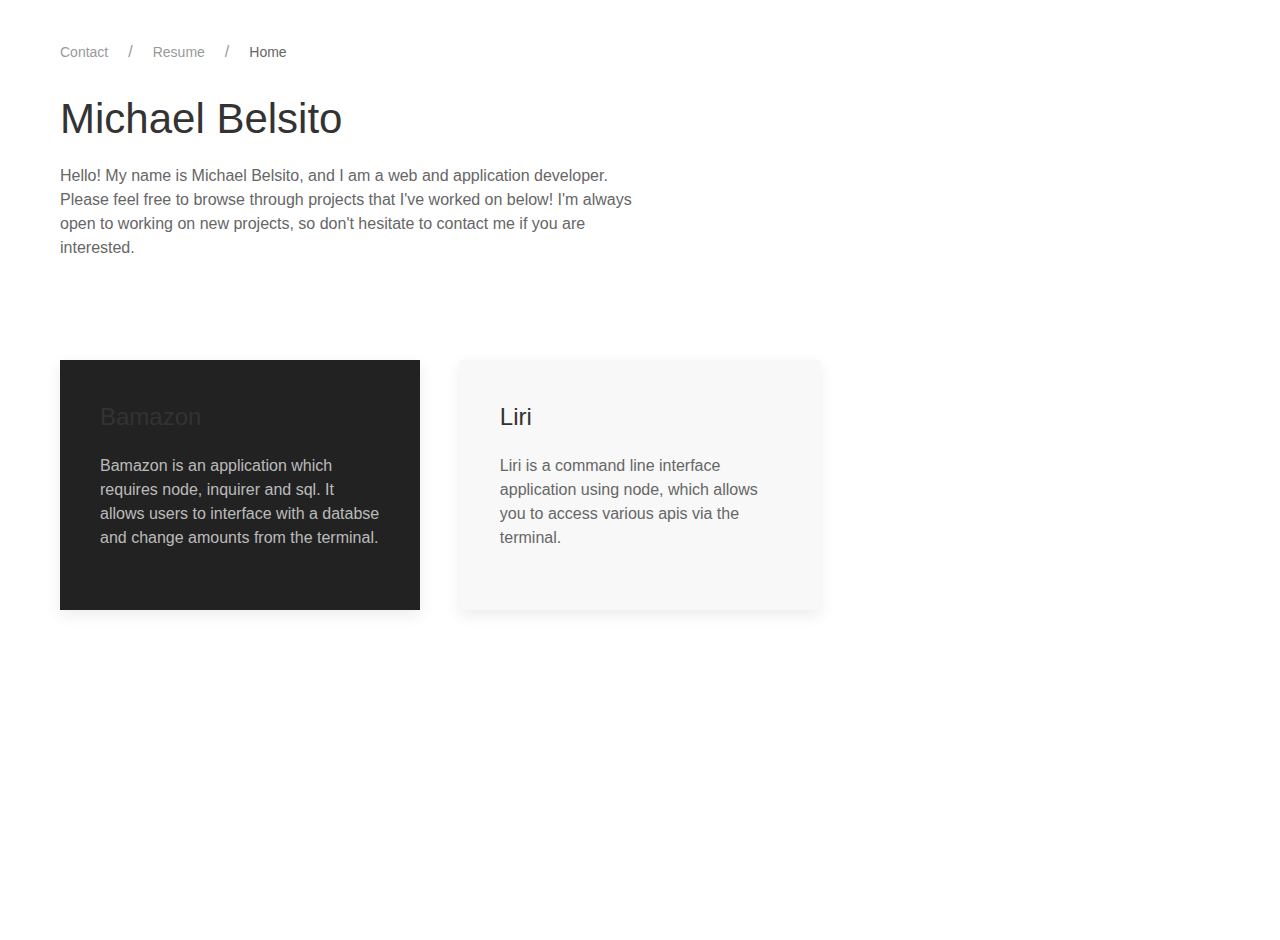
==== index.html @ a6ffd879 "added bamazon" ====
<!DOCTYPE html>
<html>
<head>
	<meta charset="utf-8">
	<meta http-equiv="X-UA-Compatible" content="IE=edge">
	<link rel="shortcut icon" href="image/favicon.png" type="image/x-icon">

	<title>Michael Belsito</title>

	<!-- uikit css framework  -->
	<link rel="stylesheet" href="css/uikit.min.css" />

	<!-- Adding my own styling -->
	<link rel="stylesheet" href="css/main.css" />

</head>
<body>
	<div class="container">
		<div class="index-info">
			<div class="nav">
				<ul class="uk-breadcrumb">
				    <li><a href="contact.html">Contact</a></li>
				    <li><a href="resume.html">Resume</a></li>
				    <li><a href="index.html">Home</a></li>
				</ul>
			</div>
			<div class="article">
				<article class="uk-article">
					<h1 class="uk-article-title">Michael Belsito</h1>
					<p class="text-body">Hello! My name is Michael Belsito, and I am a web and application developer. Please feel free to browse through projects that I've worked on below! I'm always open to working on new projects, so don't hesitate to contact me if you are interested.</p>
				</article>
			</div>
		</div>
		<div class="index-body">
			<div class="uk-child-width-1-3@m" uk-grid uk-scrollspy="cls: uk-animation-fade; target: > div > .uk-card; delay: 400; repeat: true">
				<div>
			        <div class="uk-card uk-card-default uk-card-body uk-background-secondary uk-light bamazon">
			            <h3 class="uk-card-title">Bamazon</h3>
			            <p>Bamazon is an application which requires node, inquirer and sql. It allows users to interface with a databse and change amounts from the terminal.</p>
			        </div>
			    </div>
			    <div>
			        <div class="uk-card uk-card-default uk-card-body liri uk-background-muted">
			            <h3 class="uk-card-title">Liri</h3>
			            <p>Liri is a command line interface application using node, which allows you to access various apis via the terminal.</p>
			        </div>
			    </div>
			    <div>
			        <div class="uk-card uk-card-default uk-card-body uk-background-secondary uk-light gif-gen">
			            <h3 class="uk-card-title">Gif Generator</h3>
			            <p>This app uses the giphy API to generate gif files, which can be started and stopped via clicking.</p>
			        </div>
			    </div>
			    <div>
			        <div class="uk-card uk-card-default uk-card-body uk-background-muted net-mix">
			            <h3 class="uk-card-title">Net Mix N' Chill</h3>
			            <p>This app uses API calls and a drink object to make drink/movie pairings based off an emoji selection.</p>
			        </div>
			    </div>
			    <div>
			        <div class="uk-card uk-card-default uk-card-body uk-background-secondary uk-light crystal-collector">
			            <h3 class="uk-card-title">Crystal Collector</h3>
			            <p>Crystal Collector is a game with basic javascript functionality and css styling.</p>
			        </div>
			    </div>
			    <div>
			        <div class="uk-card uk-card-default uk-card-body uk-background-muted hangman-node">
			            <h3 class="uk-card-title">Hangman Node App</h3>
			            <p>This is a node application using the inquirer npm package. It allows the user to play a hangman game from the terminal.</p>
			        </div>
			    </div>
			</div>
		</div>
	</div>

	<!-- jQuery 3.2.1 -->
	<script src="https://code.jquery.com/jquery-3.3.1.js" integrity="sha256-2Kok7MbOyxpgUVvAk/HJ2jigOSYS2auK4Pfzbm7uH60=" crossorigin="anonymous"></script>

	<!-- uikit js -->
    <script src="js/uikit.min.js"></script>
    <script src="js/uikit-icons.min.js"></script>

    <!-- Additional Scripts -->
    <script src="js/main.js"></script>

</body>
</html>
---- css/main.css ----
.container {
	margin: 40px 60px 40px 60px;
}

.index-info {
	max-width: 600px;
}

.nav {
	margin-bottom: 30px;
}

/*.liri {
	background: url(../image/projects/terminal.png);
	background-size: cover;
}*/

.index-body{
	margin:auto;
	margin-top: 100px;
	max-width: 1300px;
}

.uk-card {
	min-height: 250px;
}

.uk-card:hover { 
    background-color: yellow;
    color:black;
}

.uk-card:active { 
    background-color: black;
    color: black;
}

/*ul {
	justify-content: center;
}
*/
.contact-img {
	max-height: 100px;
	margin: 10px;
}
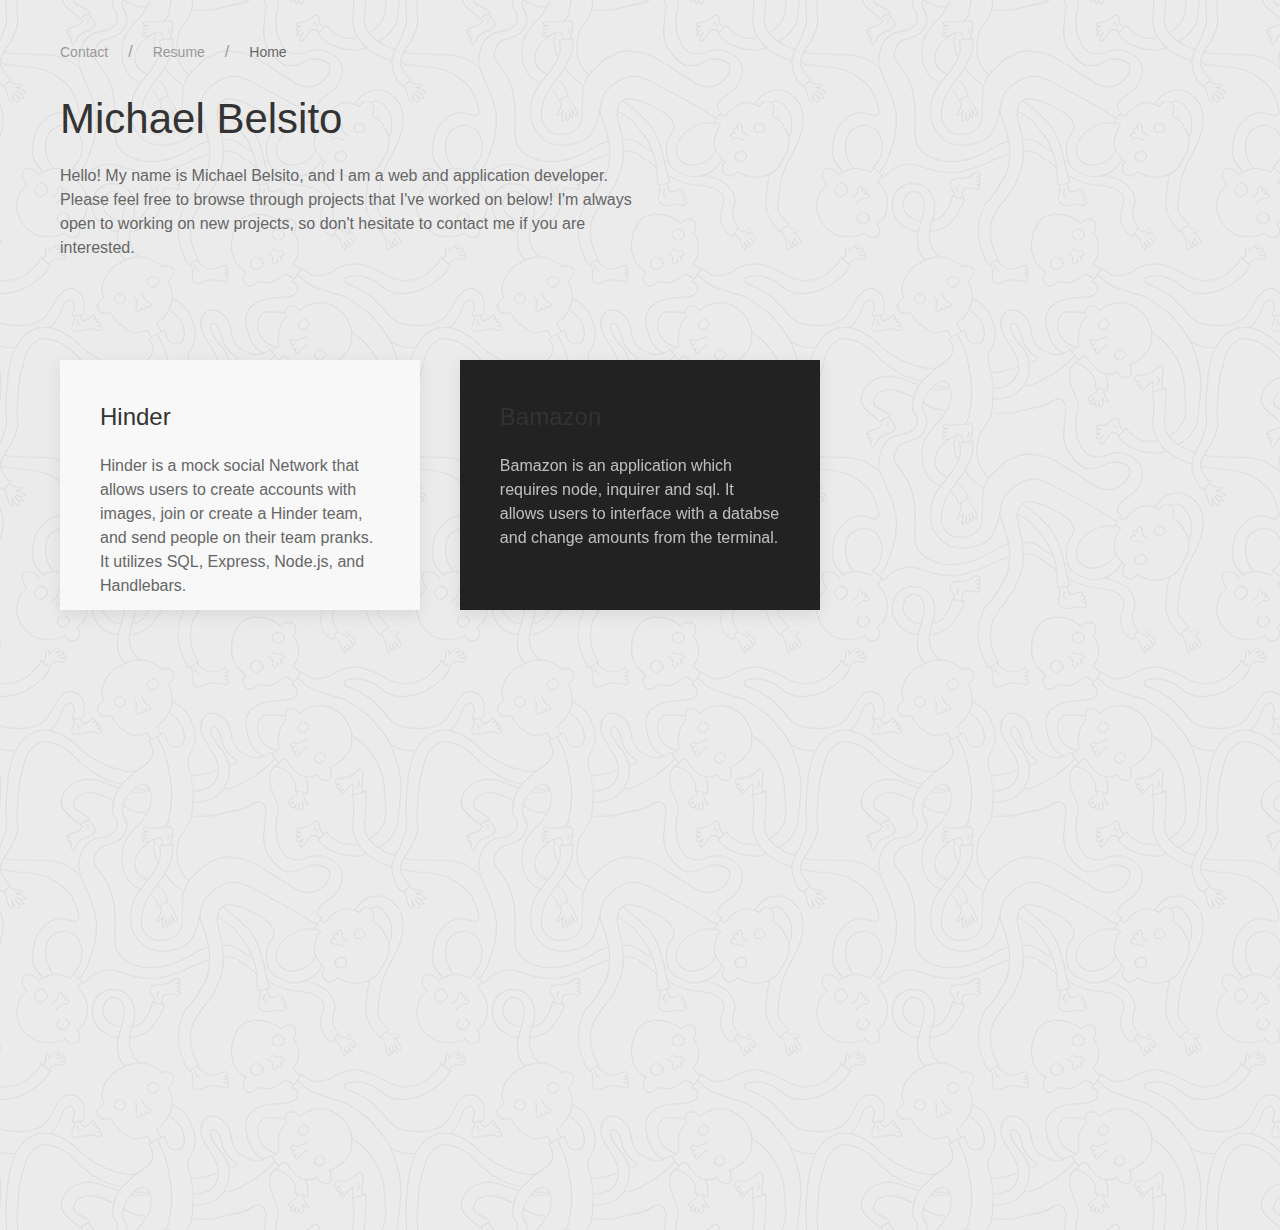
==== commit 989f279e: "Styling additions and added Hinder" ====
--- a/index.html
+++ b/index.html
@@ -16,6 +16,8 @@
 </head>
 <body>
 	<div class="container">
+		<div uk-sticky="bottom: true">
+		</div>
 		<div class="index-info">
 			<div class="nav">
 				<ul class="uk-breadcrumb">
@@ -34,16 +36,22 @@
 		<div class="index-body">
 			<div class="uk-child-width-1-3@m" uk-grid uk-scrollspy="cls: uk-animation-fade; target: > div > .uk-card; delay: 400; repeat: true">
 				<div>
-			        <div class="uk-card uk-card-default uk-card-body uk-background-secondary uk-light bamazon">
-			            <h3 class="uk-card-title">Bamazon</h3>
-			            <p>Bamazon is an application which requires node, inquirer and sql. It allows users to interface with a databse and change amounts from the terminal.</p>
-			        </div>
+					<div class="uk-card uk-card-default uk-card-body uk-background-muted hinder">
+						<h3 class="uk-card-title">Hinder</h3>
+						<p>Hinder is a mock social Network that allows users to create accounts with images, join or create a Hinder team, and send people on their team pranks. It utilizes SQL, Express, Node.js, and Handlebars.</p>
+					</div>
+				</div>
+				<div>
+						<div class="uk-card uk-card-default uk-card-body uk-background-secondary uk-light bamazon">
+							<h3 class="uk-card-title">Bamazon</h3>
+							<p>Bamazon is an application which requires node, inquirer and sql. It allows users to interface with a databse and change amounts from the terminal.</p>
+						</div>
 			    </div>
 			    <div>
-			        <div class="uk-card uk-card-default uk-card-body liri uk-background-muted">
-			            <h3 class="uk-card-title">Liri</h3>
-			            <p>Liri is a command line interface application using node, which allows you to access various apis via the terminal.</p>
-			        </div>
+						<div class="uk-card uk-card-default uk-card-body liri uk-background-muted">
+							<h3 class="uk-card-title">Liri</h3>
+							<p>Liri is a command line interface application using node, which allows you to access various apis via the terminal.</p>
+						</div>
 			    </div>
 			    <div>
 			        <div class="uk-card uk-card-default uk-card-body uk-background-secondary uk-light gif-gen">
@@ -71,6 +79,8 @@
 			    </div>
 			</div>
 		</div>
+		<div uk-sticky="bottom: true">
+		</div>
 	</div>
 
 	<!-- jQuery 3.2.1 -->
--- a/css/main.css
+++ b/css/main.css
@@ -1,5 +1,9 @@
 .container {
-	margin: 40px 60px 40px 60px;
+	margin: 0px 60px 0px 60px;
+}
+
+body {
+	background: url(../image/bg1.png) center center repeat;
 }
 
 .index-info {
@@ -23,6 +27,9 @@
 
 .uk-card {
 	min-height: 250px;
+	overflow-y: scroll;
+	max-height: 250px;
+	
 }
 
 .uk-card:hover { 
@@ -44,11 +51,12 @@
 	margin: 10px;
 }
 
+.uk-sticky {
+	min-height: 40px;
+}
 
 
 
 
 
 
-
-
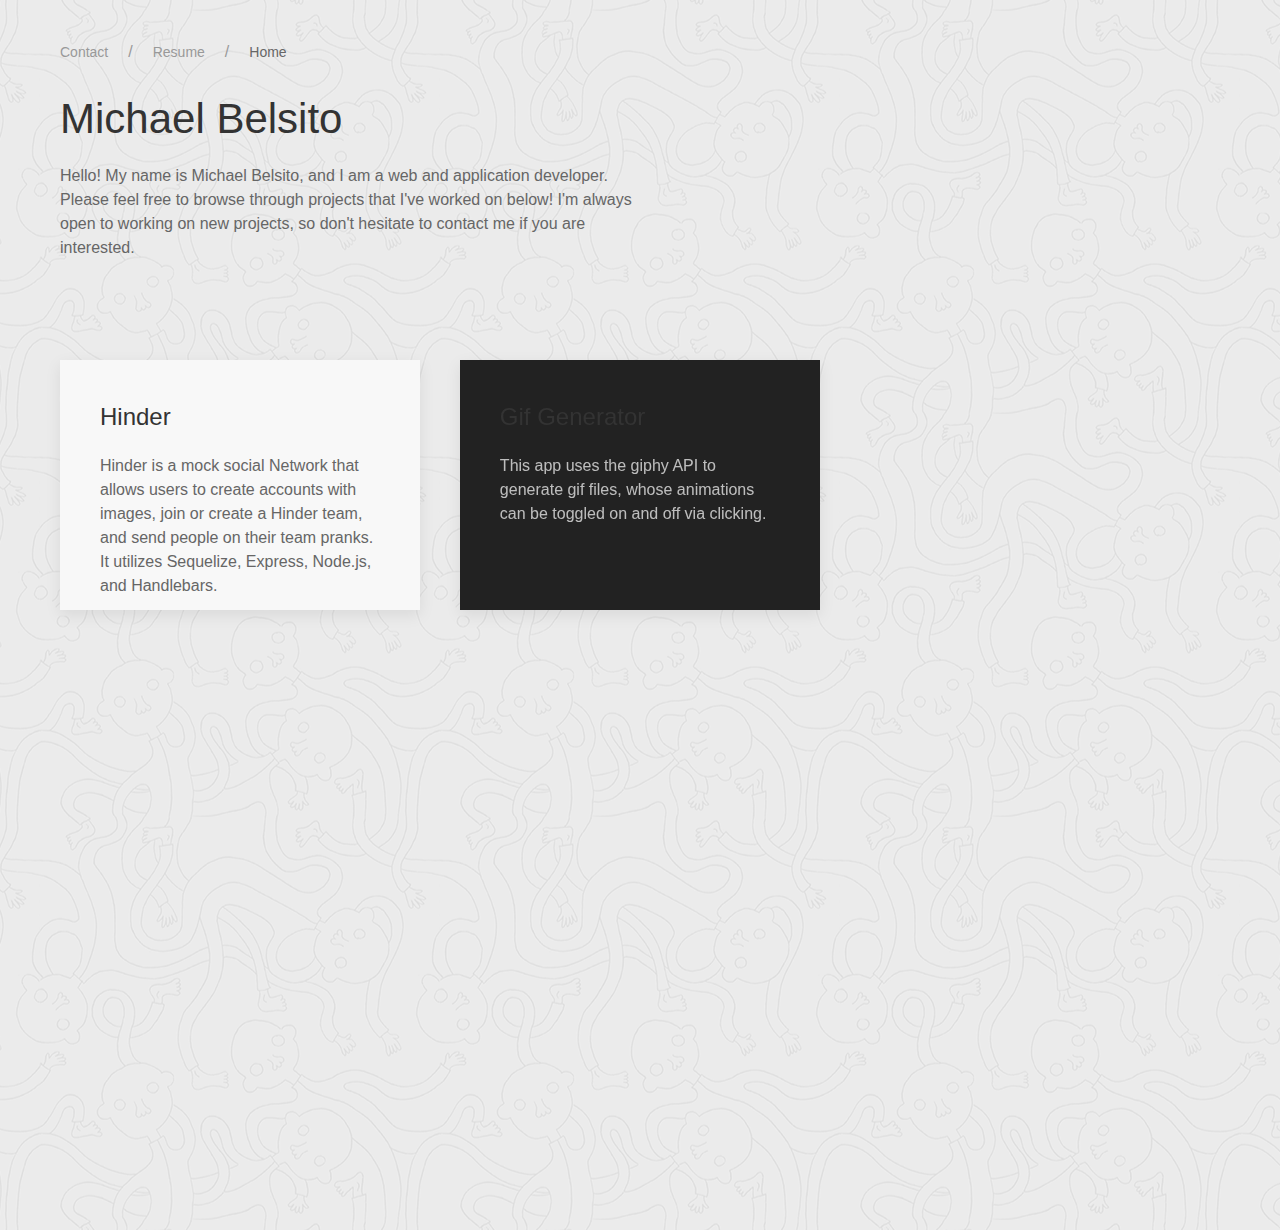
==== commit 2ce89094: "added 100vh to css" ====
--- a/index.html
+++ b/index.html
@@ -38,7 +38,19 @@
 				<div>
 					<div class="uk-card uk-card-default uk-card-body uk-background-muted hinder">
 						<h3 class="uk-card-title">Hinder</h3>
-						<p>Hinder is a mock social Network that allows users to create accounts with images, join or create a Hinder team, and send people on their team pranks. It utilizes SQL, Express, Node.js, and Handlebars.</p>
+						<p>Hinder is a mock social Network that allows users to create accounts with images, join or create a Hinder team, and send people on their team pranks. It utilizes Sequelize, Express, Node.js, and Handlebars.</p>
+					</div>
+				</div>
+				<div>
+					<div class="uk-card uk-card-default uk-card-body uk-background-secondary uk-light gif-gen">
+						<h3 class="uk-card-title">Gif Generator</h3>
+						<p>This app uses the giphy API to generate gif files, whose animations can be toggled on and off via clicking.</p>
+					</div>
+				</div>
+				<div>
+					<div class="uk-card uk-card-default uk-card-body liri uk-background-muted">
+						<h3 class="uk-card-title">Liri</h3>
+						<p>Liri is a command line interface application using node, which allows you to access various apis via the terminal.</p>
 					</div>
 				</div>
 				<div>
@@ -46,18 +58,6 @@
 							<h3 class="uk-card-title">Bamazon</h3>
 							<p>Bamazon is an application which requires node, inquirer and sql. It allows users to interface with a databse and change amounts from the terminal.</p>
 						</div>
-			    </div>
-			    <div>
-						<div class="uk-card uk-card-default uk-card-body liri uk-background-muted">
-							<h3 class="uk-card-title">Liri</h3>
-							<p>Liri is a command line interface application using node, which allows you to access various apis via the terminal.</p>
-						</div>
-			    </div>
-			    <div>
-			        <div class="uk-card uk-card-default uk-card-body uk-background-secondary uk-light gif-gen">
-			            <h3 class="uk-card-title">Gif Generator</h3>
-			            <p>This app uses the giphy API to generate gif files, which can be started and stopped via clicking.</p>
-			        </div>
 			    </div>
 			    <div>
 			        <div class="uk-card uk-card-default uk-card-body uk-background-muted net-mix">
--- a/css/main.css
+++ b/css/main.css
@@ -4,6 +4,7 @@
 
 body {
 	background: url(../image/bg1.png) center center repeat;
+	min-height: 100vh;
 }
 
 .index-info {
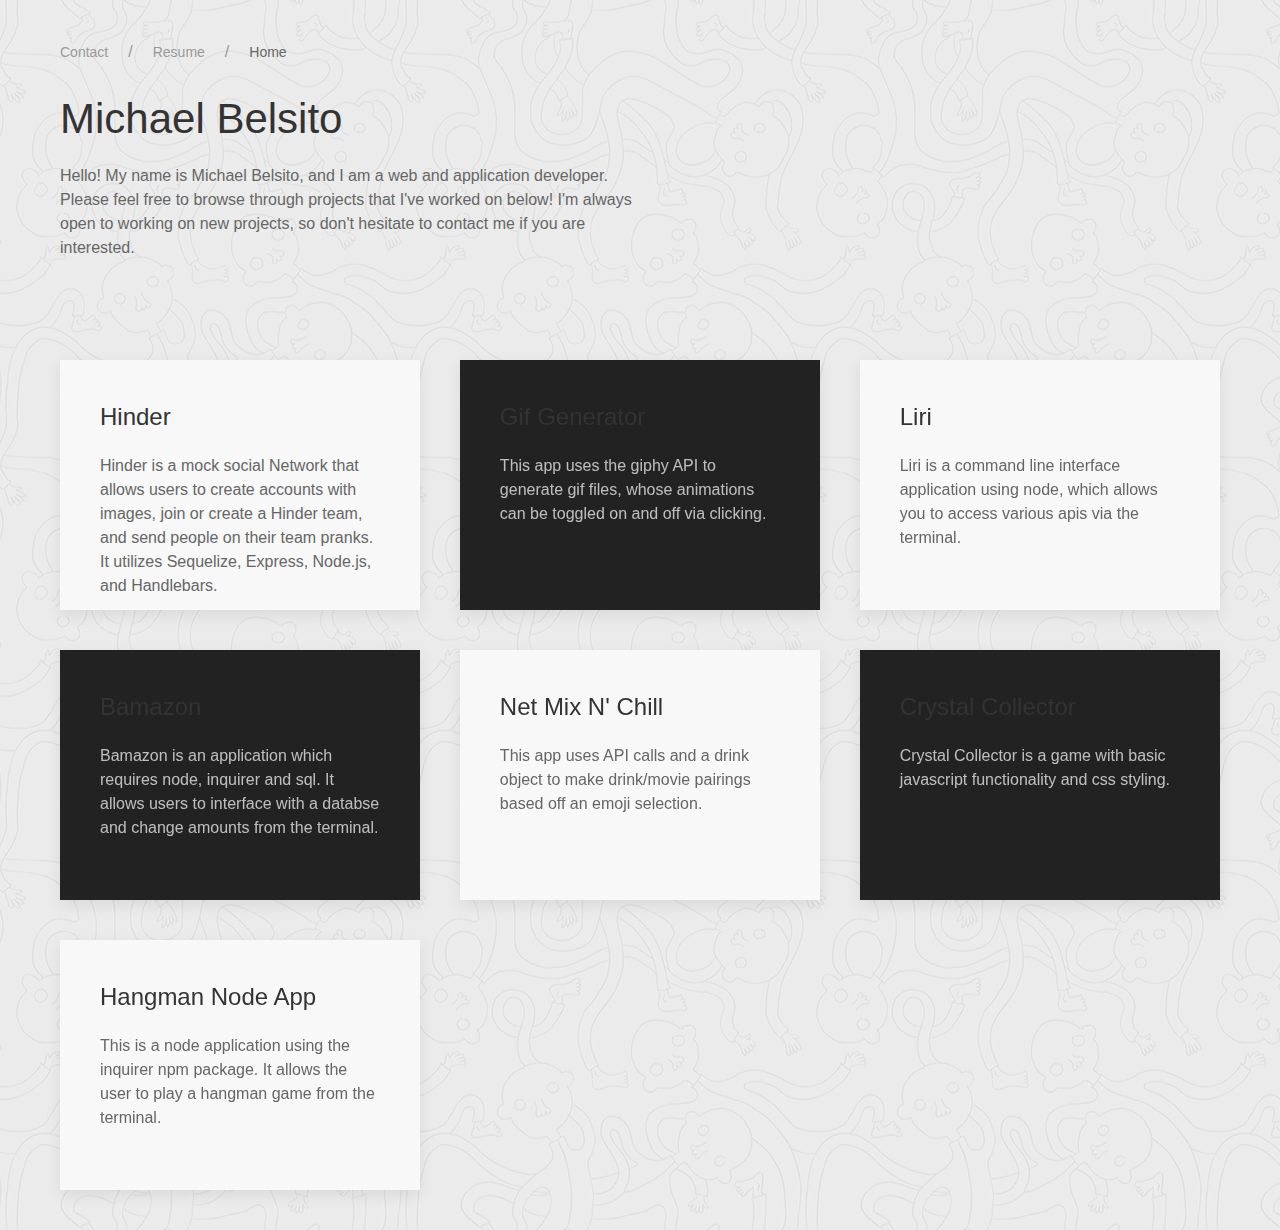
==== commit ad1ab659: "Reworking html, removing unnecessary js" ====
--- a/index.html
+++ b/index.html
@@ -35,52 +35,53 @@
 		</div>
 		<div class="index-body">
 			<div class="uk-child-width-1-3@m" uk-grid uk-scrollspy="cls: uk-animation-fade; target: > div > .uk-card; delay: 400; repeat: true">
-				<div>
+				<a href="https://github.com/mikelsito/hinder" target="_blank">
 					<div class="uk-card uk-card-default uk-card-body uk-background-muted hinder">
 						<h3 class="uk-card-title">Hinder</h3>
 						<p>Hinder is a mock social Network that allows users to create accounts with images, join or create a Hinder team, and send people on their team pranks. It utilizes Sequelize, Express, Node.js, and Handlebars.</p>
 					</div>
-				</div>
-				<div>
+				</a>
+				<a href="https://mikelsito.github.io/gif-generator/" target="_blank">
 					<div class="uk-card uk-card-default uk-card-body uk-background-secondary uk-light gif-gen">
 						<h3 class="uk-card-title">Gif Generator</h3>
 						<p>This app uses the giphy API to generate gif files, whose animations can be toggled on and off via clicking.</p>
 					</div>
-				</div>
-				<div>
+				</a>
+				<a href="https://github.com/mikelsito/liri-node-app" target="_blank">
 					<div class="uk-card uk-card-default uk-card-body liri uk-background-muted">
 						<h3 class="uk-card-title">Liri</h3>
 						<p>Liri is a command line interface application using node, which allows you to access various apis via the terminal.</p>
 					</div>
-				</div>
-				<div>
+				</a>
+				<a href="https://github.com/mikelsito/bamazon" target="_blank">
 						<div class="uk-card uk-card-default uk-card-body uk-background-secondary uk-light bamazon">
 							<h3 class="uk-card-title">Bamazon</h3>
 							<p>Bamazon is an application which requires node, inquirer and sql. It allows users to interface with a databse and change amounts from the terminal.</p>
 						</div>
-			    </div>
-			    <div>
+				</a>
+			    <a href="https://mikelsito.github.io/movie-drink-pairing/" target="_blank">
 			        <div class="uk-card uk-card-default uk-card-body uk-background-muted net-mix">
 			            <h3 class="uk-card-title">Net Mix N' Chill</h3>
 			            <p>This app uses API calls and a drink object to make drink/movie pairings based off an emoji selection.</p>
 			        </div>
-			    </div>
-			    <div>
+			    </a>
+			    <a href="https://mikelsito.github.io/crystal-collector/" target="_blank">
 			        <div class="uk-card uk-card-default uk-card-body uk-background-secondary uk-light crystal-collector">
 			            <h3 class="uk-card-title">Crystal Collector</h3>
 			            <p>Crystal Collector is a game with basic javascript functionality and css styling.</p>
 			        </div>
-			    </div>
-			    <div>
+			    </a>
+			    <a href="https://github.com/mikelsito/terminal-hangman" target="_blank">
 			        <div class="uk-card uk-card-default uk-card-body uk-background-muted hangman-node">
 			            <h3 class="uk-card-title">Hangman Node App</h3>
 			            <p>This is a node application using the inquirer npm package. It allows the user to play a hangman game from the terminal.</p>
 			        </div>
-			    </div>
+			    </a>
 			</div>
 		</div>
 		<div uk-sticky="bottom: true">
 		</div>
+	</div>
 	</div>
 
 	<!-- jQuery 3.2.1 -->
--- a/css/main.css
+++ b/css/main.css
@@ -7,6 +7,10 @@
 	min-height: 100vh;
 }
 
+a {
+	text-decoration: none !important;
+}
+
 .index-info {
 	max-width: 600px;
 }
@@ -14,11 +18,6 @@
 .nav {
 	margin-bottom: 30px;
 }
-
-/*.liri {
-	background: url(../image/projects/terminal.png);
-	background-size: cover;
-}*/
 
 .index-body{
 	margin:auto;
@@ -56,8 +55,11 @@
 	min-height: 40px;
 }
 
+.resume-object {
+	width: 800px;
+	height: 800px;
+}
 
 
 
 
-
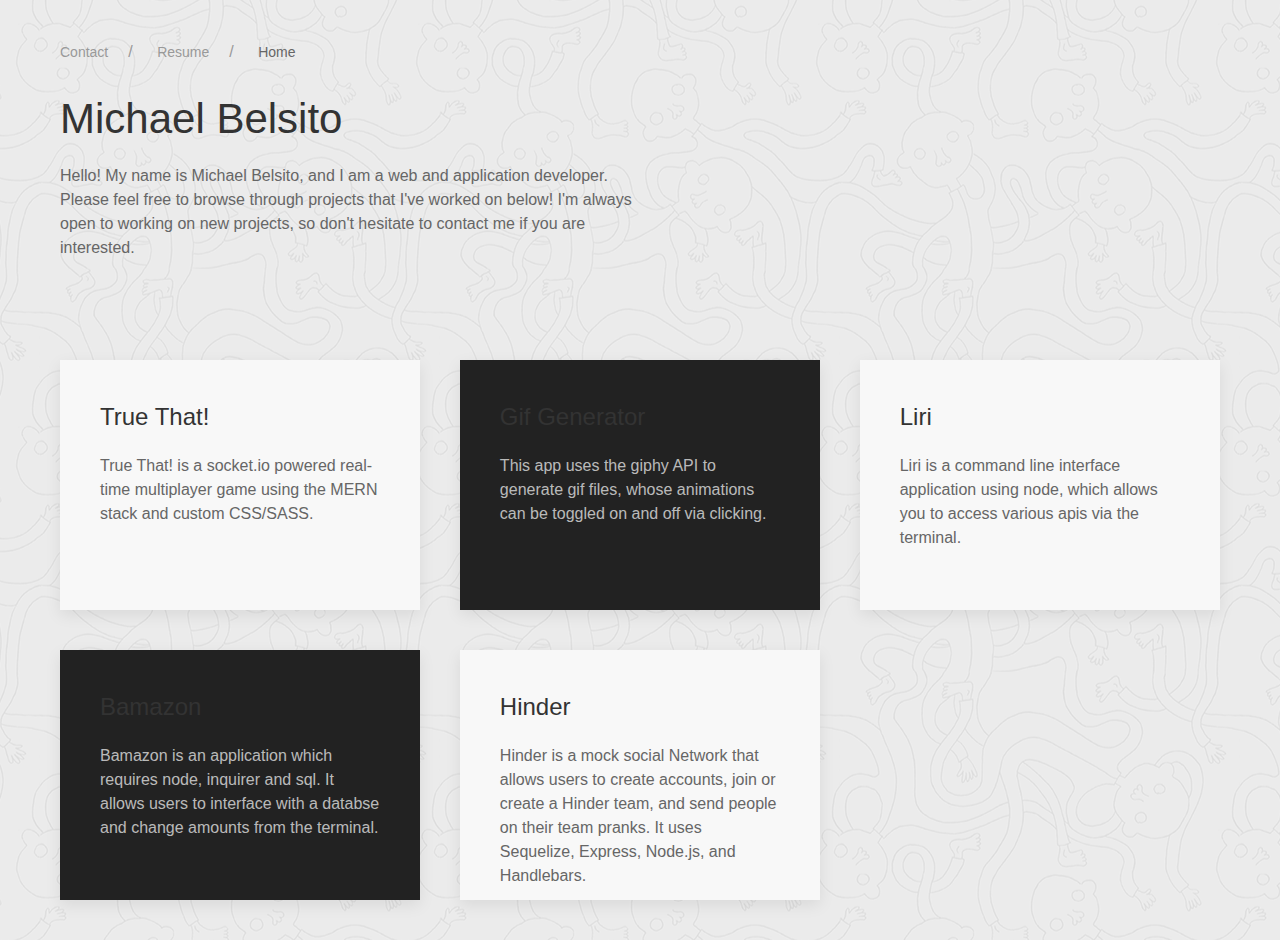
==== commit e418a0f7: "Updated apps on index" ====
--- a/index.html
+++ b/index.html
@@ -1,5 +1,6 @@
 <!DOCTYPE html>
 <html>
+
 <head>
 	<meta charset="utf-8">
 	<meta http-equiv="X-UA-Compatible" content="IE=edge">
@@ -14,85 +15,91 @@
 	<link rel="stylesheet" href="css/main.css" />
 
 </head>
+
 <body>
 	<div class="container">
+
 		<div uk-sticky="bottom: true">
 		</div>
+
 		<div class="index-info">
+
 			<div class="nav">
 				<ul class="uk-breadcrumb">
-				    <li><a href="contact.html">Contact</a></li>
-				    <li><a href="resume.html">Resume</a></li>
-				    <li><a href="index.html">Home</a></li>
+					<li>
+						<a href="contact.html">Contact</a>
+					</li>
+					<li>
+						<a href="resume.html">Resume</a>
+					</li>
+					<li>
+						<a href="index.html">Home</a>
+					</li>
 				</ul>
 			</div>
+
 			<div class="article">
 				<article class="uk-article">
 					<h1 class="uk-article-title">Michael Belsito</h1>
-					<p class="text-body">Hello! My name is Michael Belsito, and I am a web and application developer. Please feel free to browse through projects that I've worked on below! I'm always open to working on new projects, so don't hesitate to contact me if you are interested.</p>
+					<p class="text-body">Hello! My name is Michael Belsito, and I am a web and application developer. Please feel free to browse through projects
+						that I've worked on below! I'm always open to working on new projects, so don't hesitate to contact me if you are interested.</p>
 				</article>
 			</div>
+
 		</div>
+
 		<div class="index-body">
+
 			<div class="uk-child-width-1-3@m" uk-grid uk-scrollspy="cls: uk-animation-fade; target: > div > .uk-card; delay: 400; repeat: true">
-				<a href="https://github.com/mikelsito/hinder" target="_blank">
-					<div class="uk-card uk-card-default uk-card-body uk-background-muted hinder">
-						<h3 class="uk-card-title">Hinder</h3>
-						<p>Hinder is a mock social Network that allows users to create accounts with images, join or create a Hinder team, and send people on their team pranks. It utilizes Sequelize, Express, Node.js, and Handlebars.</p>
-					</div>
-				</a>
+
+        	<a href="https://truethat.app" target="_blank">
+            <div class="uk-card uk-card-default uk-card-body uk-background-muted">
+              <h3 class="uk-card-title">True That!</h3>
+              <p>True That! is a socket.io powered real-time multiplayer game using the MERN stack and custom CSS/SASS.</p>
+            </div>
+          </a>
+
 				<a href="https://mikelsito.github.io/gif-generator/" target="_blank">
-					<div class="uk-card uk-card-default uk-card-body uk-background-secondary uk-light gif-gen">
+					<div class="uk-card uk-card-default uk-card-body uk-background-secondary uk-light">
 						<h3 class="uk-card-title">Gif Generator</h3>
 						<p>This app uses the giphy API to generate gif files, whose animations can be toggled on and off via clicking.</p>
 					</div>
 				</a>
+
 				<a href="https://github.com/mikelsito/liri-node-app" target="_blank">
-					<div class="uk-card uk-card-default uk-card-body liri uk-background-muted">
+					<div class="uk-card uk-card-default uk-card-body uk-background-muted">
 						<h3 class="uk-card-title">Liri</h3>
 						<p>Liri is a command line interface application using node, which allows you to access various apis via the terminal.</p>
 					</div>
 				</a>
+
 				<a href="https://github.com/mikelsito/bamazon" target="_blank">
-						<div class="uk-card uk-card-default uk-card-body uk-background-secondary uk-light bamazon">
-							<h3 class="uk-card-title">Bamazon</h3>
-							<p>Bamazon is an application which requires node, inquirer and sql. It allows users to interface with a databse and change amounts from the terminal.</p>
-						</div>
+					<div class="uk-card uk-card-default uk-card-body uk-background-secondary uk-light">
+						<h3 class="uk-card-title">Bamazon</h3>
+						<p>Bamazon is an application which requires node, inquirer and sql. It allows users to interface with a databse and change
+							amounts from the terminal.</p>
+					</div>
+        </a>
+        
+        <a href="https://github.com/mikelsito/hinder" target="_blank">
+					<div class="uk-card uk-card-default uk-card-body uk-background-muted">
+						<h3 class="uk-card-title">Hinder</h3>
+						<p>Hinder is a mock social Network that allows users to create accounts, join or create a Hinder team, and
+							send people on their team pranks. It uses Sequelize, Express, Node.js, and Handlebars.</p>
+					</div>
 				</a>
-			    <a href="https://mikelsito.github.io/movie-drink-pairing/" target="_blank">
-			        <div class="uk-card uk-card-default uk-card-body uk-background-muted net-mix">
-			            <h3 class="uk-card-title">Net Mix N' Chill</h3>
-			            <p>This app uses API calls and a drink object to make drink/movie pairings based off an emoji selection.</p>
-			        </div>
-			    </a>
-			    <a href="https://mikelsito.github.io/crystal-collector/" target="_blank">
-			        <div class="uk-card uk-card-default uk-card-body uk-background-secondary uk-light crystal-collector">
-			            <h3 class="uk-card-title">Crystal Collector</h3>
-			            <p>Crystal Collector is a game with basic javascript functionality and css styling.</p>
-			        </div>
-			    </a>
-			    <a href="https://github.com/mikelsito/terminal-hangman" target="_blank">
-			        <div class="uk-card uk-card-default uk-card-body uk-background-muted hangman-node">
-			            <h3 class="uk-card-title">Hangman Node App</h3>
-			            <p>This is a node application using the inquirer npm package. It allows the user to play a hangman game from the terminal.</p>
-			        </div>
-			    </a>
+
 			</div>
 		</div>
+
 		<div uk-sticky="bottom: true">
 		</div>
-	</div>
+
 	</div>
 
-	<!-- jQuery 3.2.1 -->
-	<script src="https://code.jquery.com/jquery-3.3.1.js" integrity="sha256-2Kok7MbOyxpgUVvAk/HJ2jigOSYS2auK4Pfzbm7uH60=" crossorigin="anonymous"></script>
-
 	<!-- uikit js -->
-    <script src="js/uikit.min.js"></script>
-    <script src="js/uikit-icons.min.js"></script>
-
-    <!-- Additional Scripts -->
-    <script src="js/main.js"></script>
+	<script src="js/uikit.min.js"></script>
 
 </body>
+
 </html>--- a/css/main.css
+++ b/css/main.css
@@ -42,10 +42,6 @@
     color: black;
 }
 
-/*ul {
-	justify-content: center;
-}
-*/
 .contact-img {
 	max-height: 100px;
 	margin: 10px;
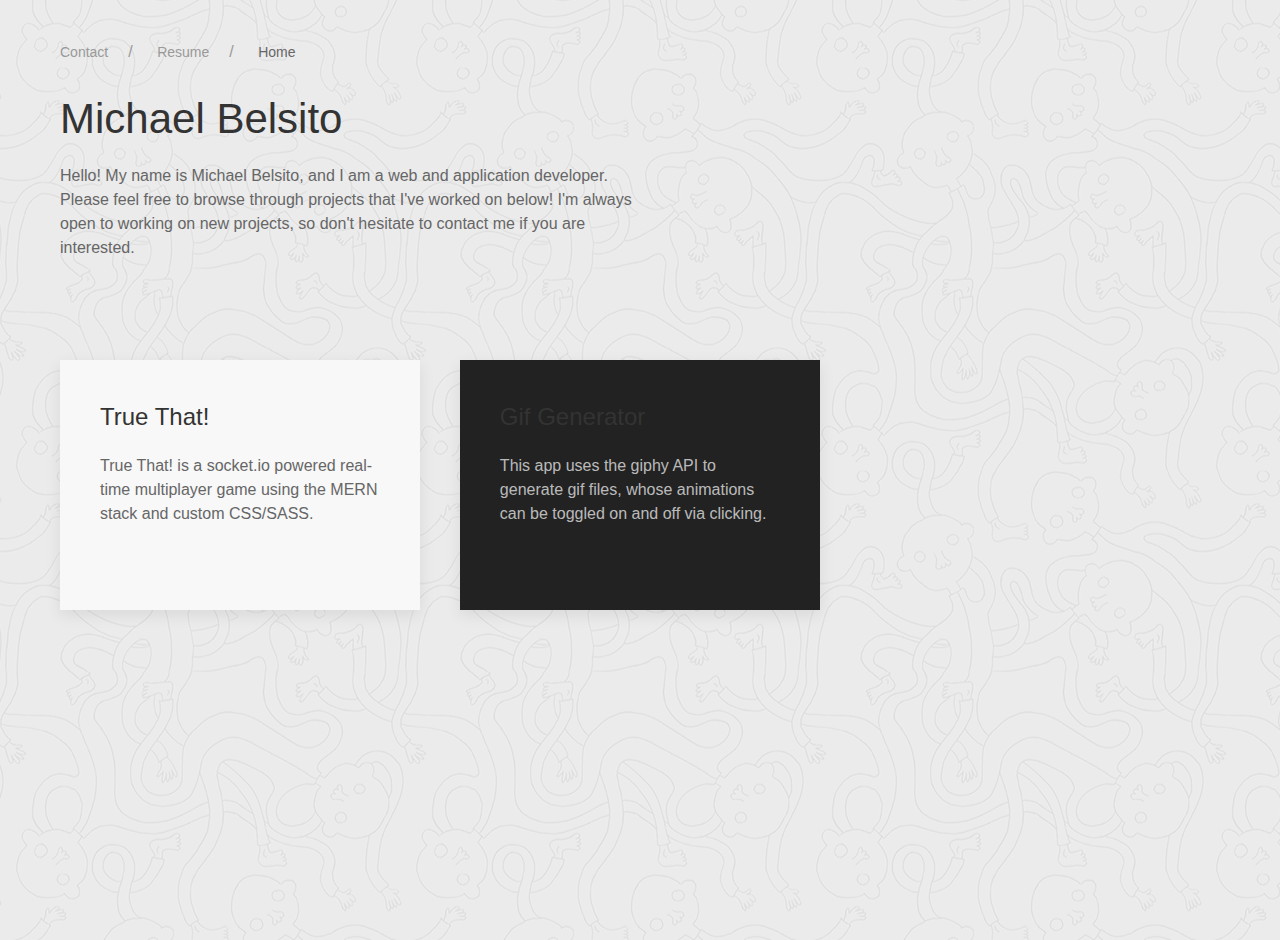
==== commit dc494b7c: "Fixed animation" ====
--- a/index.html
+++ b/index.html
@@ -49,8 +49,7 @@
 		</div>
 
 		<div class="index-body">
-
-			<div class="uk-child-width-1-3@m" uk-grid uk-scrollspy="cls: uk-animation-fade; target: > div > .uk-card; delay: 400; repeat: true">
+			<div class="uk-child-width-1-3@m" uk-grid uk-scrollspy="cls: uk-animation-fade; target: > a > .uk-card; delay: 400; repeat: true">
 
         	<a href="https://truethat.app" target="_blank">
             <div class="uk-card uk-card-default uk-card-body uk-background-muted">
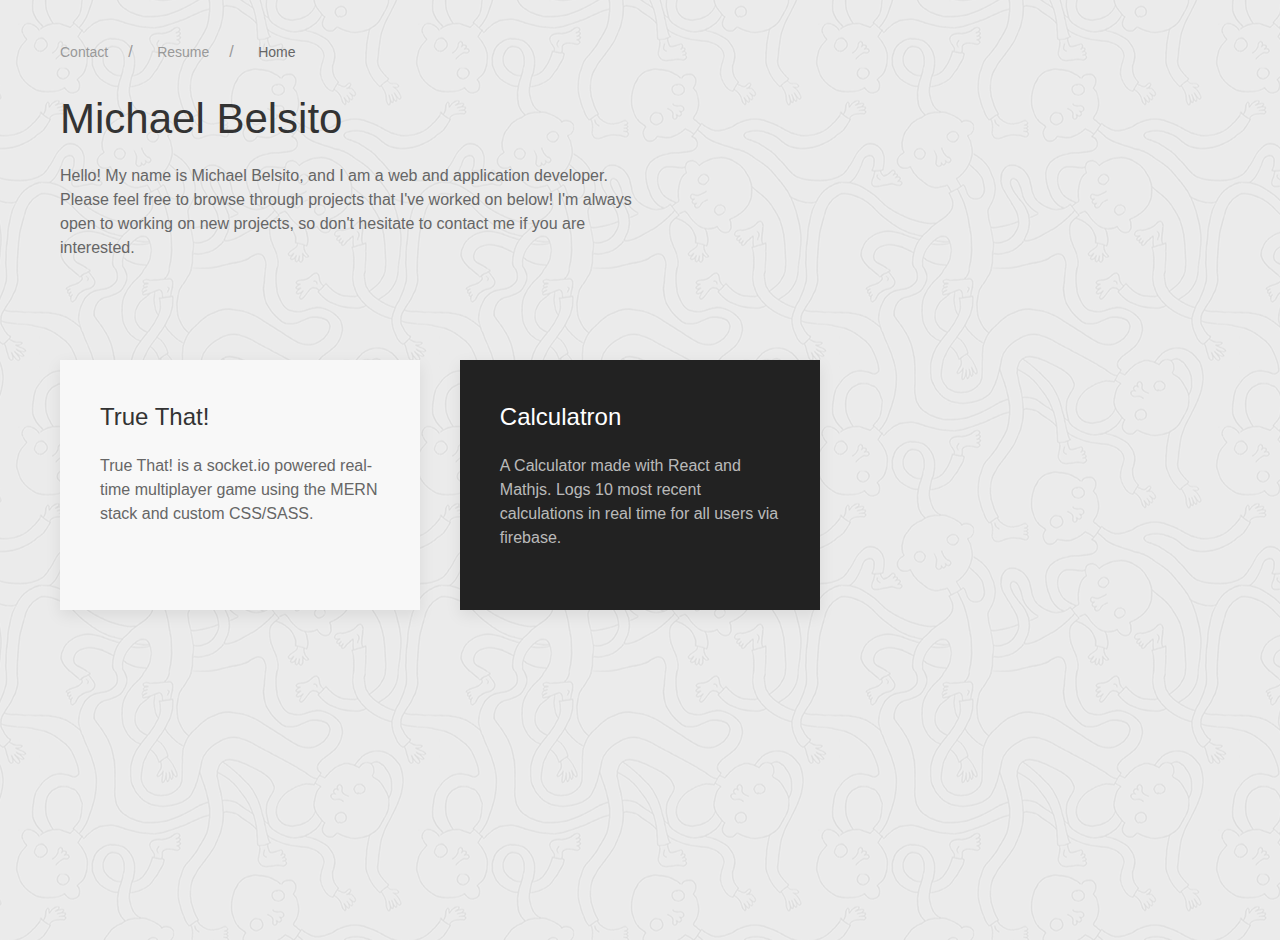
==== commit 35cc1565: "updated projects" ====
--- a/index.html
+++ b/index.html
@@ -4,6 +4,7 @@
 <head>
 	<meta charset="utf-8">
 	<meta http-equiv="X-UA-Compatible" content="IE=edge">
+	<meta name="viewport" content="width=device-width, initial-scale=1.0">
 	<link rel="shortcut icon" href="image/favicon.png" type="image/x-icon">
 
 	<title>Michael Belsito</title>
@@ -51,16 +52,30 @@
 		<div class="index-body">
 			<div class="uk-child-width-1-3@m" uk-grid uk-scrollspy="cls: uk-animation-fade; target: > a > .uk-card; delay: 400; repeat: true">
 
-        	<a href="https://truethat.app" target="_blank">
-            <div class="uk-card uk-card-default uk-card-body uk-background-muted">
-              <h3 class="uk-card-title">True That!</h3>
-              <p>True That! is a socket.io powered real-time multiplayer game using the MERN stack and custom CSS/SASS.</p>
-            </div>
-          </a>
+				<a href="https://truethat.app" target="_blank">
+					<div class="uk-card uk-card-default uk-card-body uk-background-muted">
+						<h3 class="uk-card-title">True That!</h3>
+						<p>True That! is a socket.io powered real-time multiplayer game using the MERN stack and custom CSS/SASS.</p>
+					</div>
+				</a>
+
+				<a href="https://calculatron-app.herokuapp.com/" target="_blank">
+					<div class="uk-card uk-card-default uk-card-body uk-background-secondary uk-light">
+						<h3 class="uk-card-title-light">Calculatron</h3>
+						<p>A Calculator made with React and Mathjs. Logs 10 most recent calculations in real time for all users via firebase.</p>
+					</div>
+				</a>
+
+				<a href="https://github.com/mikelsito/babel7-webpack-app" target="_blank">
+					<div class="uk-card uk-card-default uk-card-body uk-background-muted">
+						<h3 class="uk-card-title">Babel7 Webpack ES6 Starter</h3>
+						<p>A simple blank project to get started quickly using babel7 and webpack to write front-end applications with ES6.</p>
+					</div>
+				</a>
 
 				<a href="https://mikelsito.github.io/gif-generator/" target="_blank">
 					<div class="uk-card uk-card-default uk-card-body uk-background-secondary uk-light">
-						<h3 class="uk-card-title">Gif Generator</h3>
+						<h3 class="uk-card-title-light">Gif Generator</h3>
 						<p>This app uses the giphy API to generate gif files, whose animations can be toggled on and off via clicking.</p>
 					</div>
 				</a>
@@ -74,19 +89,11 @@
 
 				<a href="https://github.com/mikelsito/bamazon" target="_blank">
 					<div class="uk-card uk-card-default uk-card-body uk-background-secondary uk-light">
-						<h3 class="uk-card-title">Bamazon</h3>
+						<h3 class="uk-card-title-light">Bamazon</h3>
 						<p>Bamazon is an application which requires node, inquirer and sql. It allows users to interface with a databse and change
 							amounts from the terminal.</p>
 					</div>
         </a>
-        
-        <a href="https://github.com/mikelsito/hinder" target="_blank">
-					<div class="uk-card uk-card-default uk-card-body uk-background-muted">
-						<h3 class="uk-card-title">Hinder</h3>
-						<p>Hinder is a mock social Network that allows users to create accounts, join or create a Hinder team, and
-							send people on their team pranks. It uses Sequelize, Express, Node.js, and Handlebars.</p>
-					</div>
-				</a>
 
 			</div>
 		</div>
